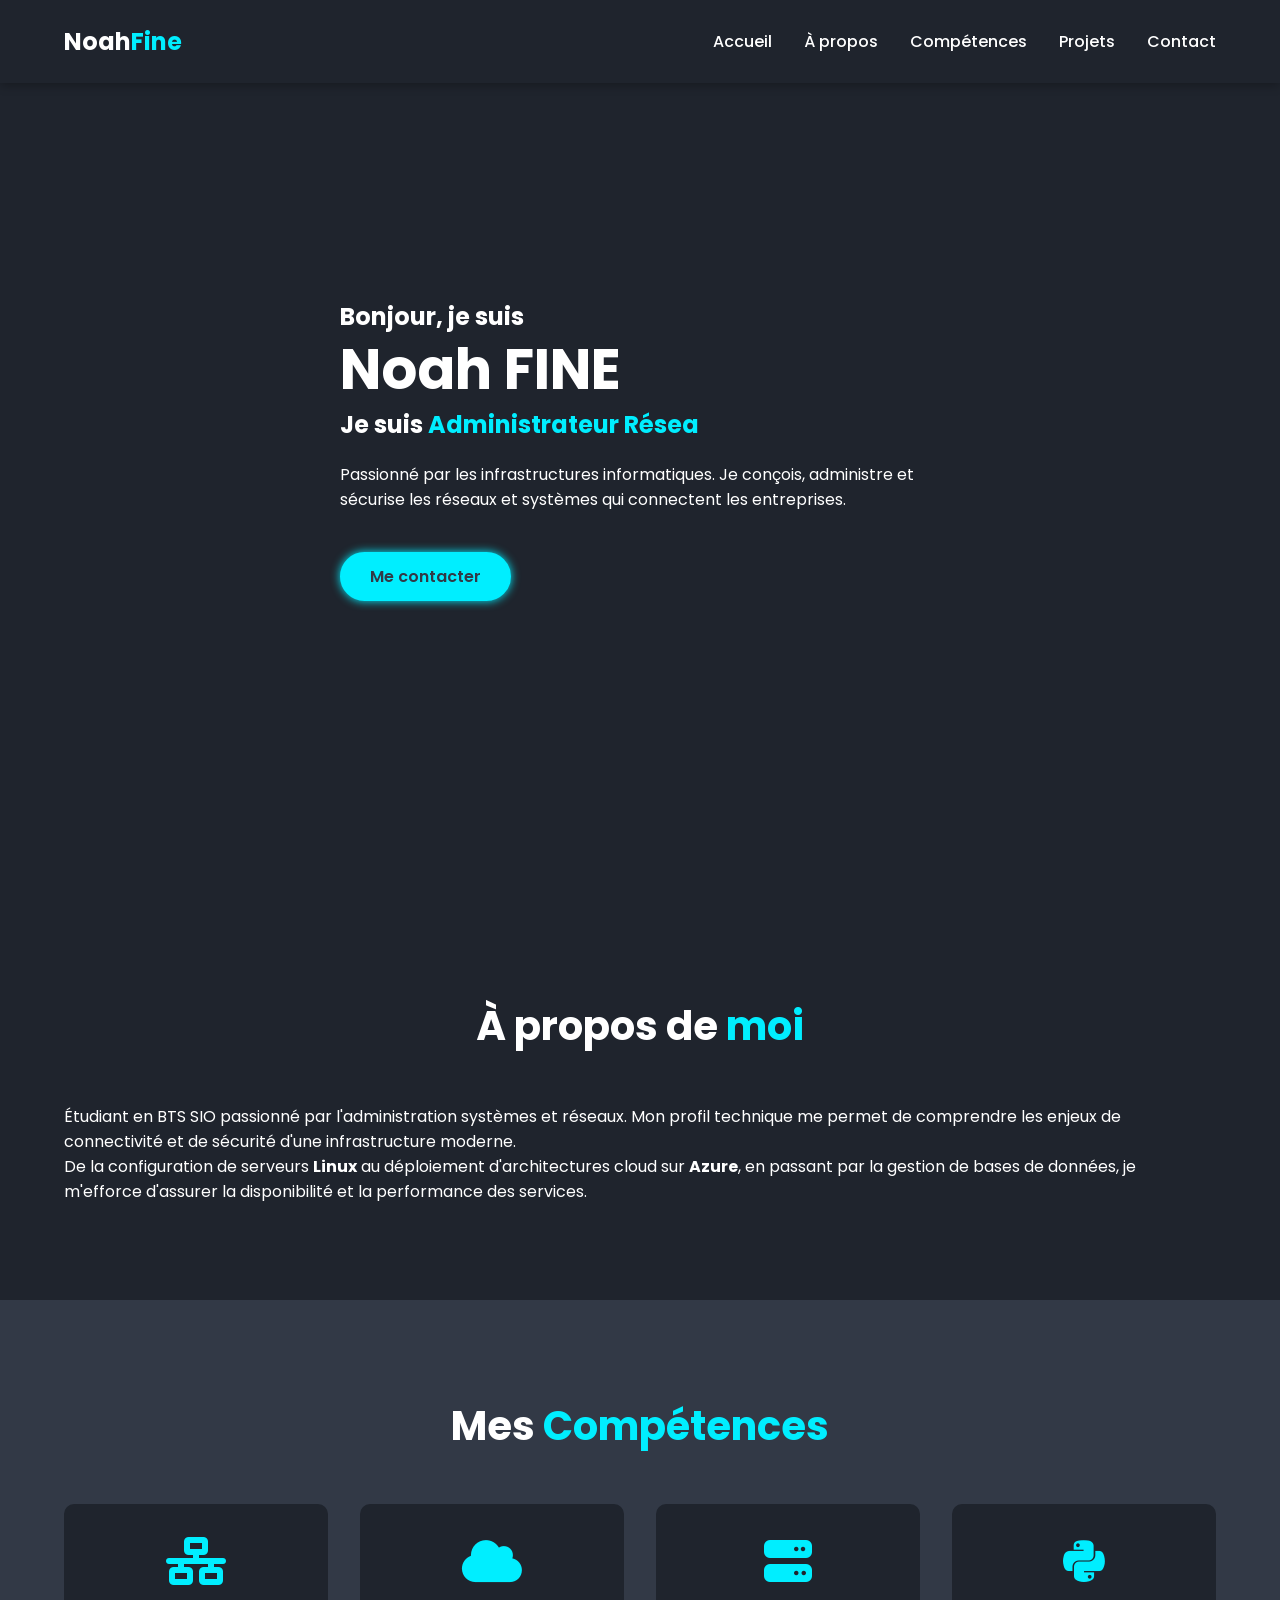
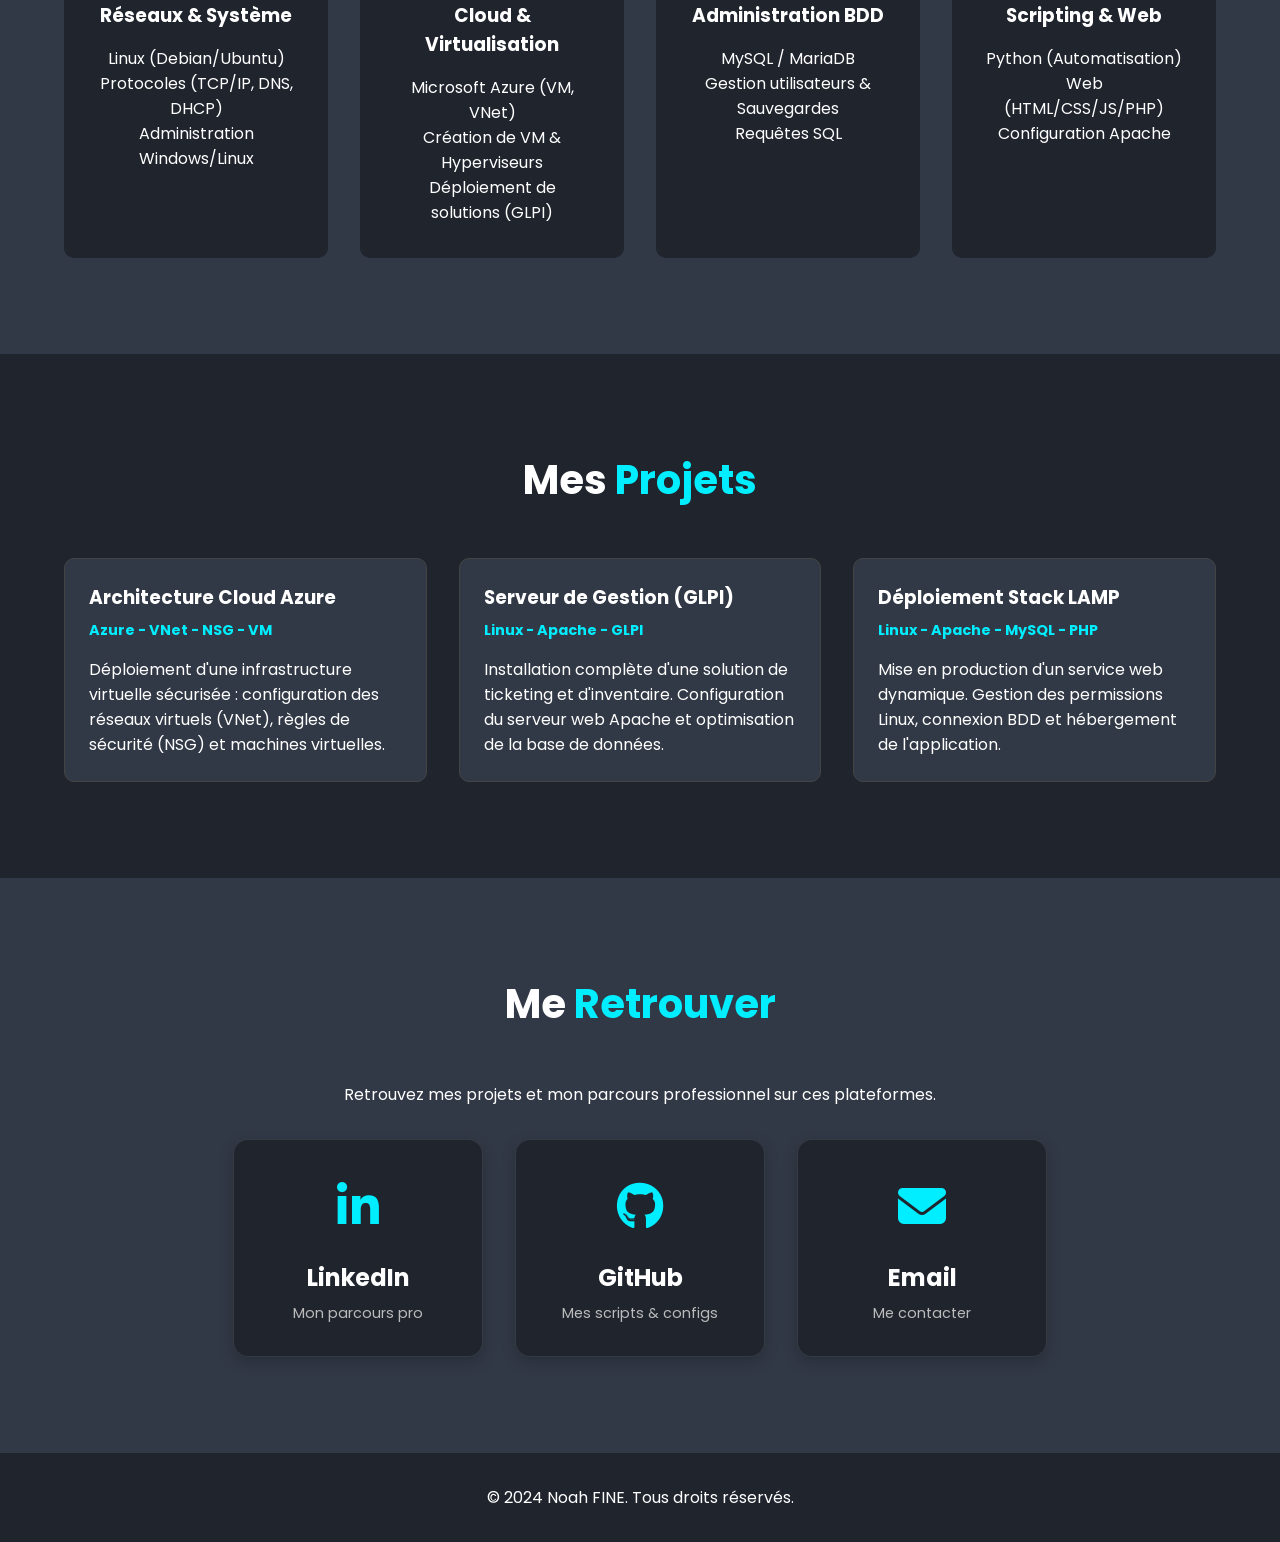
==== index.html @ 92ca48d0 "portfolio" ====
<!DOCTYPE html>
<html lang="fr">
<head>
    <meta charset="UTF-8">
    <meta name="viewport" content="width=device-width, initial-scale=1.0">
    <title>Noah FINE - Admin Réseau & Système</title>
    <link rel="stylesheet" href="style.css">
    <link rel="stylesheet" href="https://cdnjs.cloudflare.com/ajax/libs/font-awesome/6.4.0/css/all.min.css">
    <link href="https://fonts.googleapis.com/css2?family=Poppins:wght@300;400;600;700&display=swap" rel="stylesheet">
</head>
<body>

    <nav class="navbar">
        <div class="logo">Noah<span>Fine</span></div>
        <ul class="nav-links">
            <li><a href="#home">Accueil</a></li>
            <li><a href="#about">À propos</a></li>
            <li><a href="#skills">Compétences</a></li>
            <li><a href="#projects">Projets</a></li>
            <li><a href="#contact">Contact</a></li>
        </ul>
        <div class="burger">
            <div class="line1"></div>
            <div class="line2"></div>
            <div class="line3"></div>
        </div>
    </nav>

    <section id="home" class="hero">
        <div class="hero-content">
            <h3>Bonjour, je suis</h3>
            <h1>Noah FINE</h1>
            <h3 class="typing-text">Je suis <span class="typewriter"></span></h3>
            <p>Passionné par les infrastructures informatiques. Je conçois, administre et sécurise les réseaux et systèmes qui connectent les entreprises.</p>
            <a href="#contact" class="btn">Me contacter</a> 
        </div>
    </section>

    <section id="about" class="section">
        <div class="container">
            <h2 class="section-title">À propos de <span>moi</span></h2>
            <div class="about-content">
                <div class="about-text">
                    <p>Étudiant en BTS SIO passionné par l'administration systèmes et réseaux. Mon profil technique me permet de comprendre les enjeux de connectivité et de sécurité d'une infrastructure moderne.</p>
                    <p>De la configuration de serveurs <strong>Linux</strong> au déploiement d'architectures cloud sur <strong>Azure</strong>, en passant par la gestion de bases de données, je m'efforce d'assurer la disponibilité et la performance des services.</p>
                </div>
            </div>
        </div>
    </section>

    <section id="skills" class="section bg-dark">
        <div class="container">
            <h2 class="section-title">Mes <span>Compétences</span></h2>
            <div class="skills-grid">
                
                <div class="skill-card">
                    <i class="fa-solid fa-network-wired"></i>
                    <h3>Réseaux & Système</h3>
                    <p>Linux (Debian/Ubuntu)</p>
                    <p>Protocoles (TCP/IP, DNS, DHCP)</p>
                    <p>Administration Windows/Linux</p>
                </div>

                <div class="skill-card">
                    <i class="fa-solid fa-cloud"></i>
                    <h3>Cloud & Virtualisation</h3>
                    <p>Microsoft Azure (VM, VNet)</p>
                    <p>Création de VM & Hyperviseurs</p>
                    <p>Déploiement de solutions (GLPI)</p>
                </div>

                <div class="skill-card">
                    <i class="fa-solid fa-server"></i>
                    <h3>Administration BDD</h3>
                    <p>MySQL / MariaDB</p>
                    <p>Gestion utilisateurs & Sauvegardes</p>
                    <p>Requêtes SQL</p>
                </div>

                <div class="skill-card">
                    <i class="fa-brands fa-python"></i>
                    <h3>Scripting & Web</h3>
                    <p>Python (Automatisation)</p>
                    <p>Web (HTML/CSS/JS/PHP)</p>
                    <p>Configuration Apache</p>
                </div>

            </div>
        </div>
    </section>

    <section id="projects" class="section">
        <div class="container">
            <h2 class="section-title">Mes <span>Projets</span></h2>
            <div class="projects-grid">
                
                <div class="project-card">
                    <div class="project-info">
                        <h3>Architecture Cloud Azure</h3>
                        <p class="tech-stack">Azure - VNet - NSG - VM</p>
                        <p>Déploiement d'une infrastructure virtuelle sécurisée : configuration des réseaux virtuels (VNet), règles de sécurité (NSG) et machines virtuelles.</p>
                    </div>
                </div>

                <div class="project-card">
                    <div class="project-info">
                        <h3>Serveur de Gestion (GLPI)</h3>
                        <p class="tech-stack">Linux - Apache - GLPI</p>
                        <p>Installation complète d'une solution de ticketing et d'inventaire. Configuration du serveur web Apache et optimisation de la base de données.</p>
                    </div>
                </div>

                <div class="project-card">
                    <div class="project-info">
                        <h3>Déploiement Stack LAMP</h3>
                        <p class="tech-stack">Linux - Apache - MySQL - PHP</p>
                        <p>Mise en production d'un service web dynamique. Gestion des permissions Linux, connexion BDD et hébergement de l'application.</p>
                    </div>
                </div>

            </div>
        </div>
    </section>

    <section id="contact" class="section bg-dark">
        <div class="container">
            <h2 class="section-title">Me <span>Retrouver</span></h2>
            <p style="text-align: center; margin-bottom: 2rem;">Retrouvez mes projets et mon parcours professionnel sur ces plateformes.</p>
            
            <div class="social-container">
                
                <a href="https://linkedin.com/in/noah-fine-12663a2b7" target="_blank" class="social-card">
                    <div class="icon-box">
                        <i class="fa-brands fa-linkedin-in"></i>
                    </div>
                    <h3>LinkedIn</h3>
                    <p>Mon parcours pro</p>
                </a>

                <a href="https://github.com/wolfnono" target="_blank" class="social-card">
                    <div class="icon-box">
                        <i class="fa-brands fa-github"></i>
                    </div>
                    <h3>GitHub</h3>
                    <p>Mes scripts & configs</p>
                </a>

                <a href="mailto:finenoah833@gmail.com" class="social-card">
                    <div class="icon-box">
                        <i class="fa-solid fa-envelope"></i>
                    </div>
                    <h3>Email</h3>
                    <p>Me contacter</p>
                </a>

            </div>
        </div>
    </section>

    <footer>
        <p>&copy; 2024 Noah FINE. Tous droits réservés.</p>
    </footer>

    <script src="script.js"></script>
</body>
</html>
---- style.css ----
/* Reset et Variables */
:root {
    --bg-color: #1f242d;
    --second-bg-color: #323946;
    --text-color: #fff;
    --main-color: #0ef; /* Cyan néon */
    --hover-color: #0ac;
}

* {
    margin: 0;
    padding: 0;
    box-sizing: border-box;
    font-family: 'Poppins', sans-serif;
    text-decoration: none;
    list-style: none;
    scroll-behavior: smooth;
}

body {
    background: var(--bg-color);
    color: var(--text-color);
}

/* Navbar */
.navbar {
    position: fixed;
    top: 0;
    left: 0;
    width: 100%;
    padding: 1.5rem 5%;
    background: var(--bg-color);
    display: flex;
    justify-content: space-between;
    align-items: center;
    z-index: 100;
    box-shadow: 0 2px 10px rgba(0,0,0,0.3);
}

.logo {
    font-size: 1.5rem;
    font-weight: 700;
    cursor: default;
}

.logo span {
    color: var(--main-color);
}

.nav-links {
    display: flex;
}

.nav-links li {
    margin-left: 2rem;
}

.nav-links a {
    font-size: 1rem;
    color: var(--text-color);
    font-weight: 500;
    transition: .3s;
}

.nav-links a:hover {
    color: var(--main-color);
}

.burger {
    display: none;
    cursor: pointer;
}

.burger div {
    width: 25px;
    height: 3px;
    background-color: var(--text-color);
    margin: 5px;
    transition: all 0.3s ease;
}

/* Hero Section */
.hero {
    min-height: 100vh;
    display: flex;
    justify-content: center;
    align-items: center;
    padding: 0 5%;
    background: var(--bg-color);
}

.hero-content h3 {
    font-size: 1.5rem;
    font-weight: 700;
}

.hero-content h1 {
    font-size: 3.5rem;
    font-weight: 700;
    line-height: 1.3;
}

.hero-content p {
    font-size: 1rem;
    margin: 20px 0 40px;
    max-width: 600px;
}

.hero-content .typing-text span {
    color: var(--main-color);
}

.btn {
    display: inline-block;
    padding: 10px 28px;
    background: var(--main-color);
    border-radius: 4rem;
    box-shadow: 0 0 10px var(--main-color);
    color: var(--second-bg-color);
    font-weight: 600;
    transition: .5s;
    border: 2px solid var(--main-color);
    margin-right: 15px;
}

.btn:hover {
    background: transparent;
    color: var(--main-color);
    box-shadow: none;
}

.btn-secondary {
    background: transparent;
    color: var(--main-color);
    border: 2px solid var(--main-color);
    box-shadow: none;
}

.btn-secondary:hover {
    background: var(--main-color);
    color: var(--second-bg-color);
}

/* Sections Global */
.section {
    padding: 6rem 5%;
}

.bg-dark {
    background: var(--second-bg-color);
}

.section-title {
    text-align: center;
    font-size: 2.5rem;
    margin-bottom: 3rem;
}

.section-title span {
    color: var(--main-color);
}

/* Skills Grid */
.skills-grid {
    display: grid;
    grid-template-columns: repeat(auto-fit, minmax(250px, 1fr));
    gap: 2rem;
}

.skill-card {
    background: var(--bg-color);
    padding: 2rem;
    border-radius: 10px;
    text-align: center;
    border: 1px solid transparent;
    transition: .4s;
}

.skill-card:hover {
    border-color: var(--main-color);
    transform: translateY(-5px);
}

.skill-card i {
    font-size: 3rem;
    color: var(--main-color);
    margin-bottom: 1rem;
}

.skill-card h3 {
    margin-bottom: 1rem;
}

/* Projects Grid */
.projects-grid {
    display: grid;
    grid-template-columns: repeat(auto-fit, minmax(300px, 1fr));
    gap: 2rem;
}

.project-card {
    background: var(--second-bg-color);
    border-radius: 10px;
    overflow: hidden;
    border: 1px solid #444;
    transition: .4s;
    height: 100%;
}

.project-card:hover {
    border-color: var(--main-color);
}

/* Tu peux ajouter une balise <img> ici plus tard */
.project-card img {
    width: 100%;
    height: 200px;
    object-fit: cover;
}

.project-info {
    padding: 1.5rem;
}

.project-info h3 {
    margin-bottom: 0.5rem;
}

.tech-stack {
    color: var(--main-color);
    font-size: 0.9rem;
    margin-bottom: 1rem;
    font-weight: bold;
}

/* Formulaire */
.contact-form {
    max-width: 600px;
    margin: 0 auto;
    text-align: center;
}

.contact-form input, 
.contact-form textarea {
    width: 100%;
    padding: 1.2rem;
    font-size: 1rem;
    color: var(--text-color);
    background: var(--bg-color);
    border-radius: .6rem;
    border: none;
    margin-bottom: 1rem;
    resize: none;
}

.contact-form input:focus, 
.contact-form textarea:focus {
    outline: 2px solid var(--main-color);
}

/* Footer */
footer {
    padding: 2rem 5%;
    text-align: center;
    background: var(--bg-color);
}

/* Responsive */
@media (max-width: 768px) {
    .nav-links {
        position: absolute;
        right: 0px;
        height: 100vh;
        top: 0;
        background-color: var(--second-bg-color);
        display: flex;
        flex-direction: column;
        align-items: center;
        justify-content: space-around;
        width: 50%;
        transform: translateX(100%);
        transition: transform 0.5s ease-in;
    }

    .nav-links li {
        margin: 0;
    }

    .burger {
        display: block;
        z-index: 101;
    }
    
    .nav-active {
        transform: translateX(0%);
    }

    .hero-content h1 {
        font-size: 2.5rem;
    }
}

/* --- Styles pour la section Contact/Social --- */

.social-container {
    display: flex;
    justify-content: center;
    align-items: center;
    gap: 2rem;
    flex-wrap: wrap; /* Permet de passer à la ligne sur mobile */
}

.social-card {
    background: var(--bg-color);
    padding: 2rem;
    width: 250px;
    border-radius: 15px;
    text-align: center;
    border: 1px solid rgba(255, 255, 255, 0.1);
    transition: 0.4s ease;
    box-shadow: 0 5px 15px rgba(0,0,0,0.2);
}

.social-card:hover {
    transform: translateY(-10px);
    border-color: var(--main-color);
    box-shadow: 0 0 20px rgba(0, 238, 255, 0.2);
}

.icon-box {
    font-size: 3rem;
    color: var(--main-color);
    margin-bottom: 1rem;
    transition: 0.4s;
}

.social-card:hover .icon-box {
    transform: scale(1.1);
    text-shadow: 0 0 10px var(--main-color);
}

.social-card h3 {
    font-size: 1.5rem;
    color: var(--text-color);
    margin-bottom: 0.5rem;
}

.social-card p {
    font-size: 0.9rem;
    color: #bbb; /* Gris clair pour le sous-titre */
}

/* Ajustement Mobile */
@media (max-width: 768px) {
    .social-container {
        flex-direction: column;
    }
    
    .social-card {
        width: 100%; /* Prend toute la largeur sur mobile */
        max-width: 350px;
    }
}
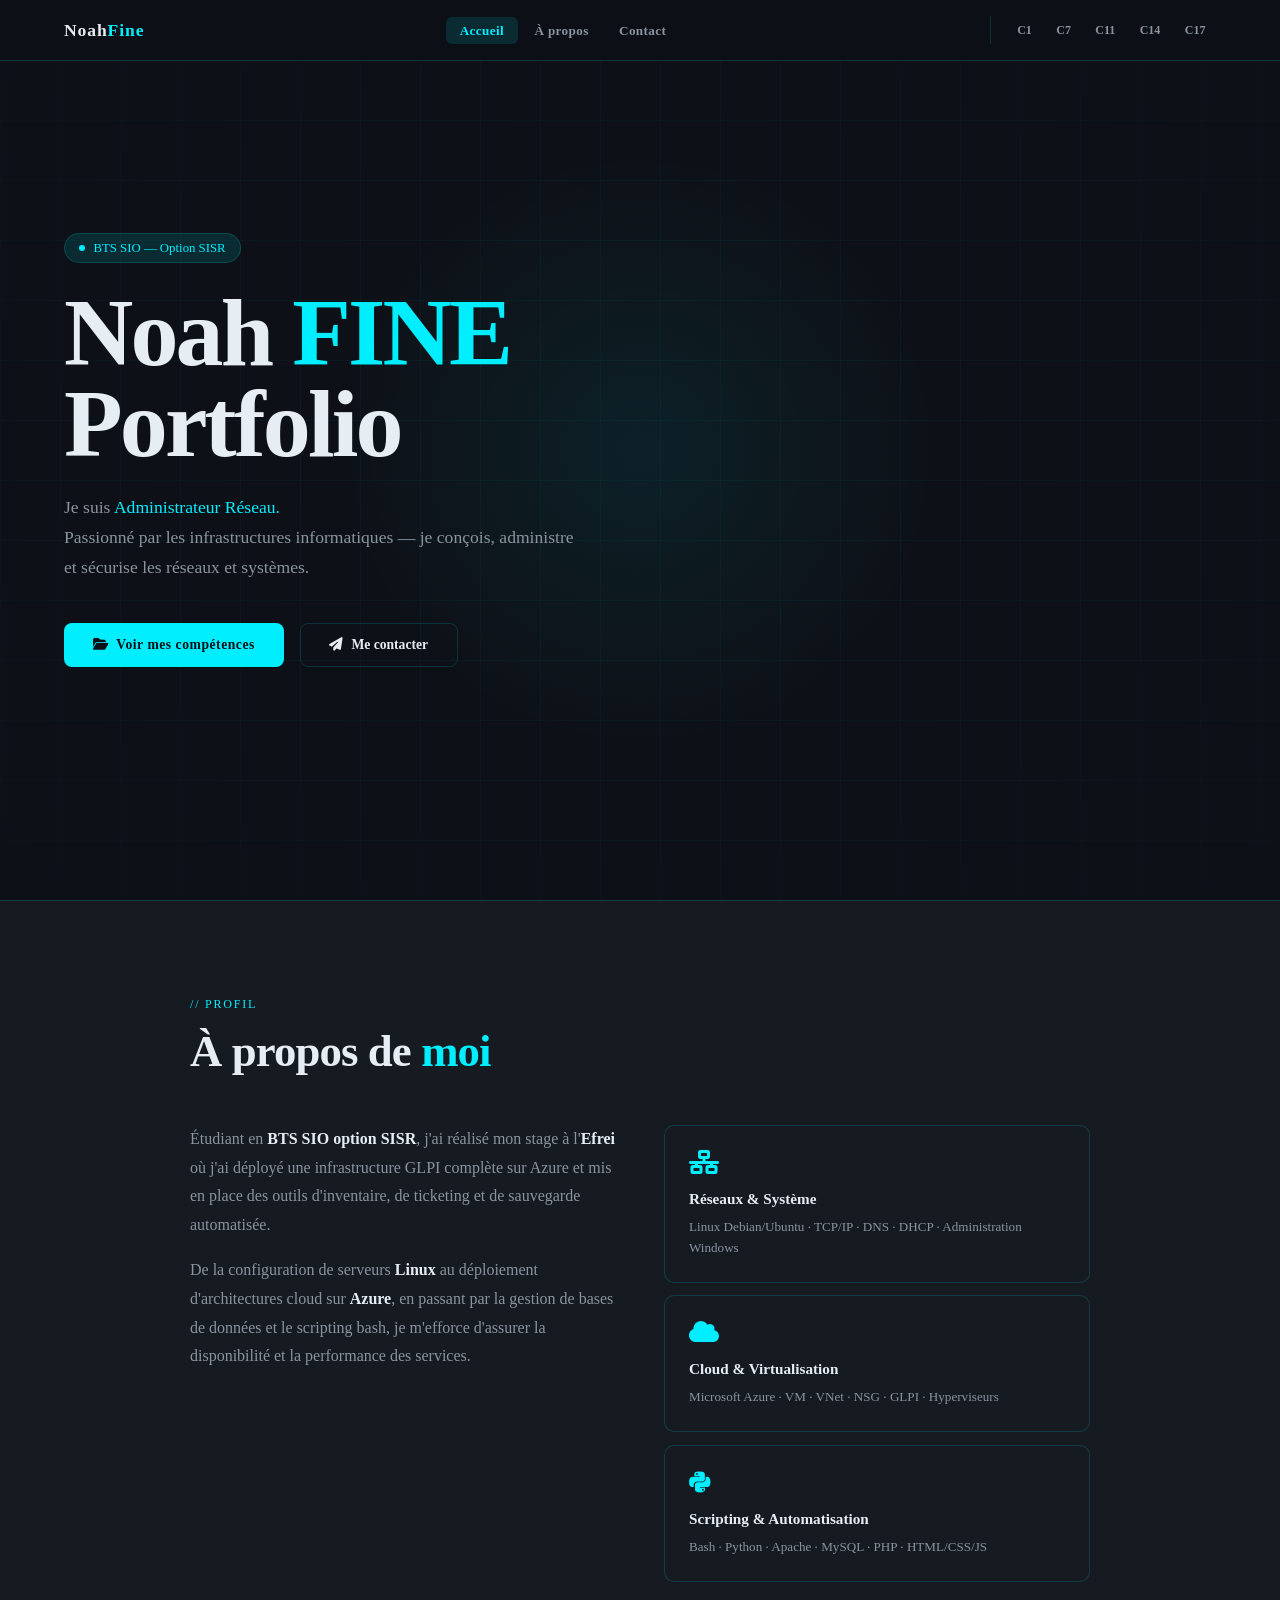
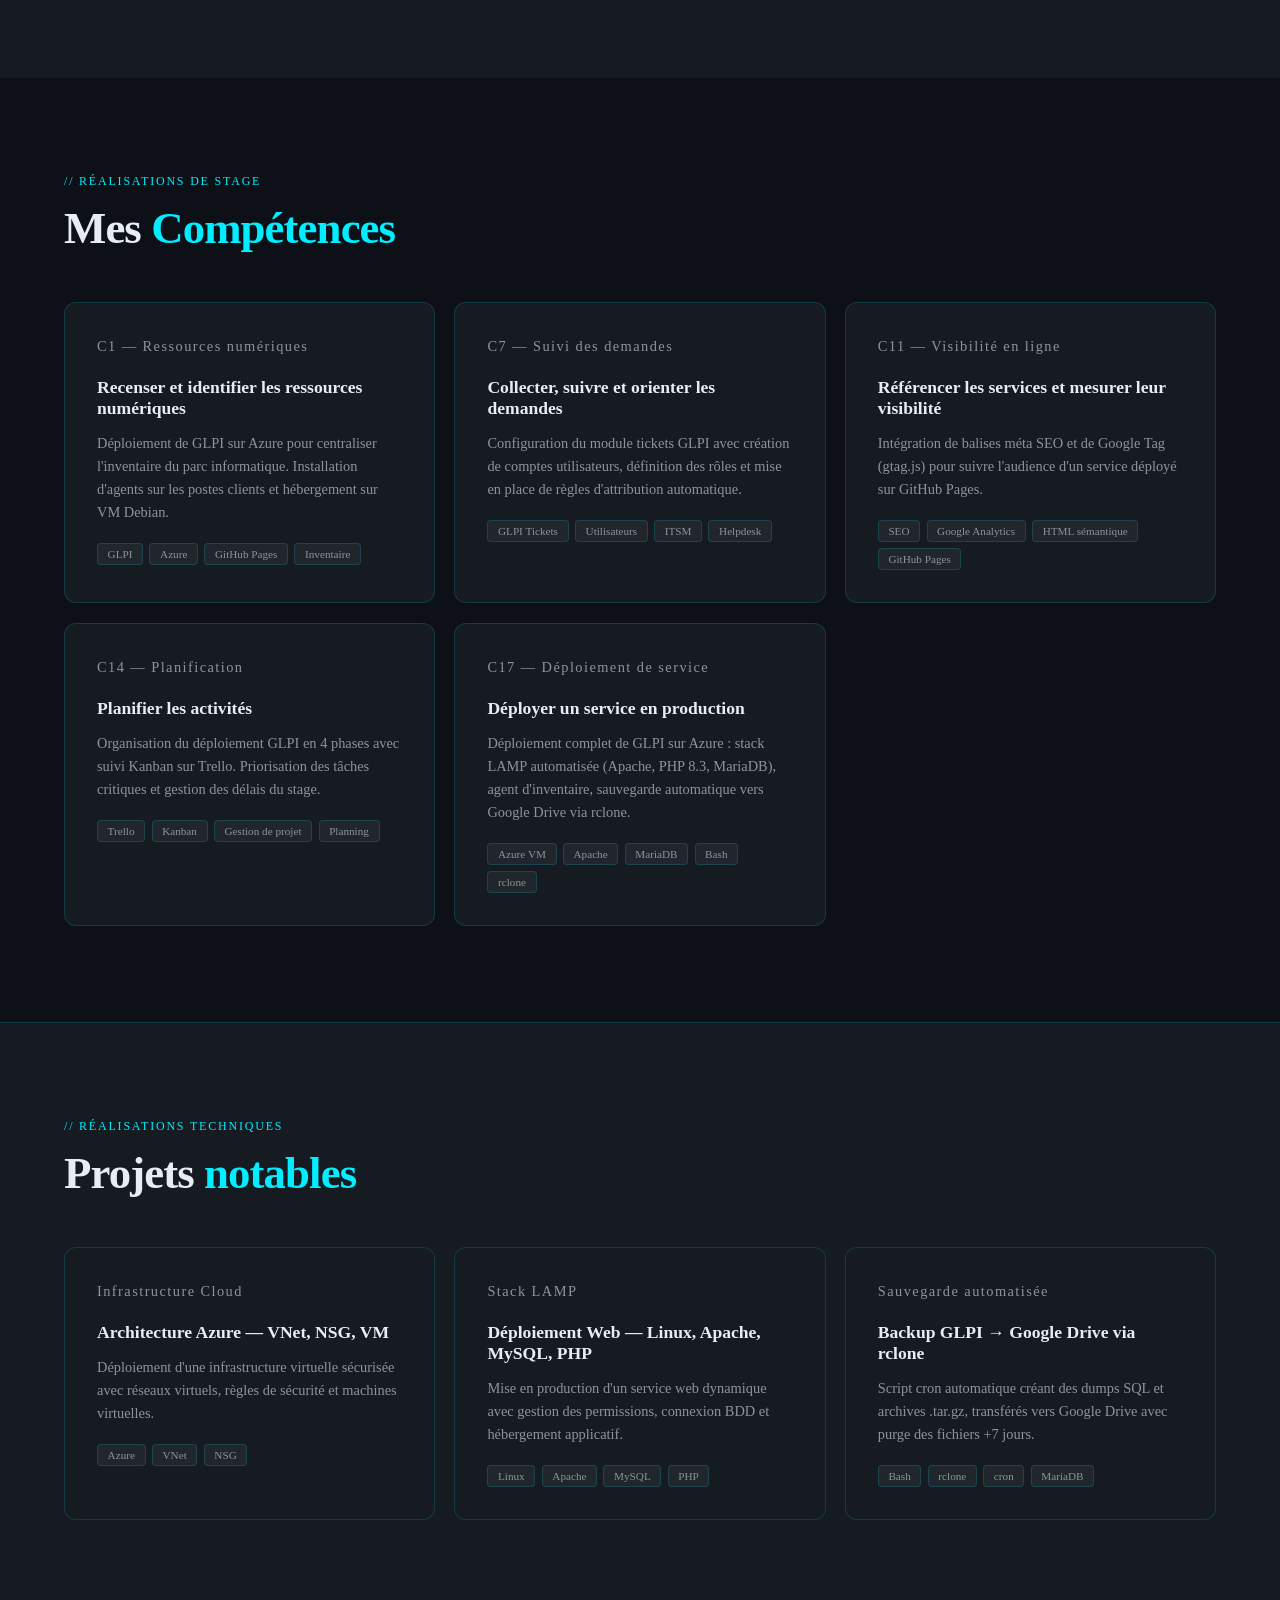
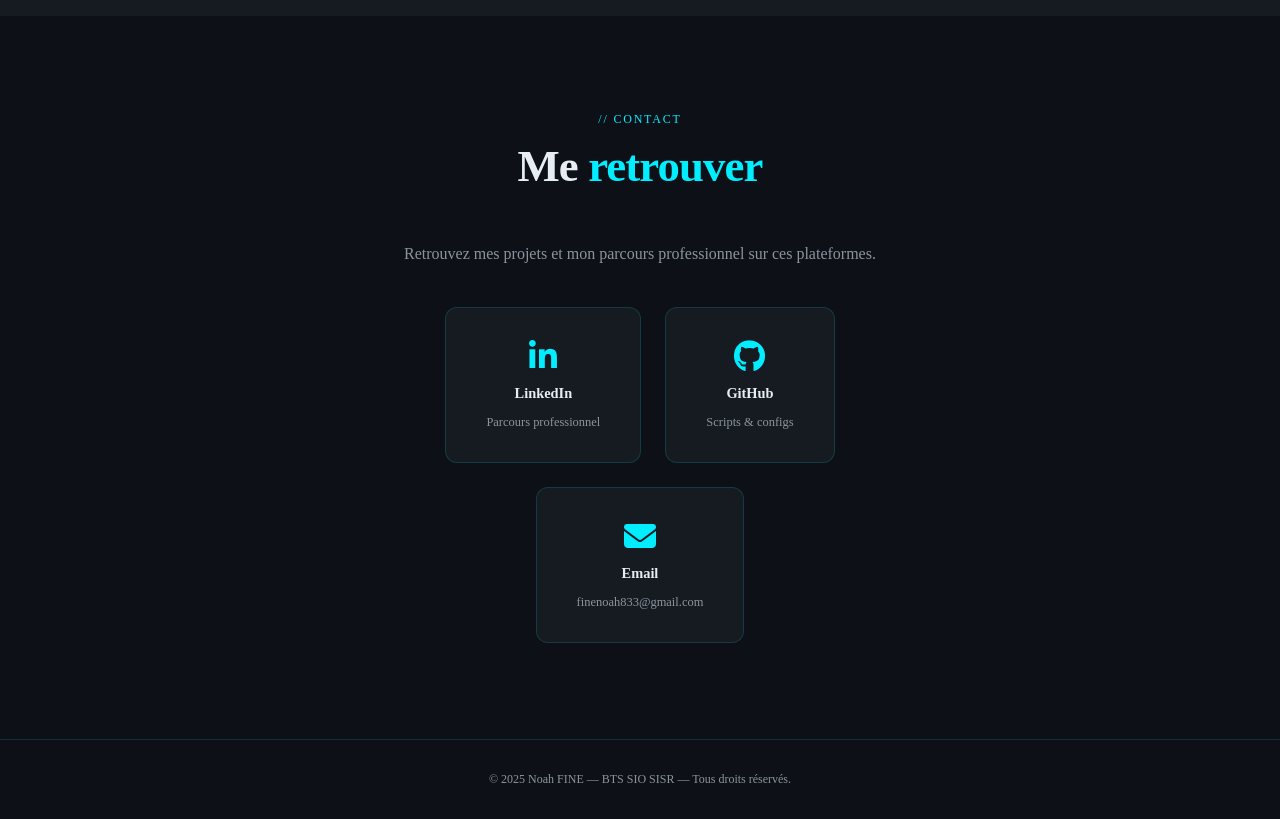
==== commit 40d2ad41: "ajout compétences" ====
--- a/index.html
+++ b/index.html
@@ -3,164 +3,247 @@
 <head>
     <meta charset="UTF-8">
     <meta name="viewport" content="width=device-width, initial-scale=1.0">
-    <title>Noah FINE - Admin Réseau & Système</title>
+    <meta name="description" content="Portfolio de Noah FINE – Administrateur Réseau & Système, BTS SIO SISR">
+    <meta name="keywords" content="BTS SIO, réseau, système, Azure, GLPI, Linux, portfolio">
+    <title>Noah FINE — Portfolio</title>
     <link rel="stylesheet" href="style.css">
     <link rel="stylesheet" href="https://cdnjs.cloudflare.com/ajax/libs/font-awesome/6.4.0/css/all.min.css">
-    <link href="https://fonts.googleapis.com/css2?family=Poppins:wght@300;400;600;700&display=swap" rel="stylesheet">
+    <!-- Google tag (gtag.js) -->
+    <script async src="https://www.googletagmanager.com/gtag/js?id=G-XXXXXXXXXX"></script>
+    <script>
+      window.dataLayer = window.dataLayer || [];
+      function gtag(){dataLayer.push(arguments);}
+      gtag('js', new Date());
+      gtag('config', 'G-XXXXXXXXXX');
+    </script>
 </head>
 <body>
 
-    <nav class="navbar">
-        <div class="logo">Noah<span>Fine</span></div>
-        <ul class="nav-links">
-            <li><a href="#home">Accueil</a></li>
-            <li><a href="#about">À propos</a></li>
-            <li><a href="#skills">Compétences</a></li>
-            <li><a href="#projects">Projets</a></li>
-            <li><a href="#contact">Contact</a></li>
-        </ul>
-        <div class="burger">
-            <div class="line1"></div>
-            <div class="line2"></div>
-            <div class="line3"></div>
-        </div>
-    </nav>
-
-    <section id="home" class="hero">
-        <div class="hero-content">
-            <h3>Bonjour, je suis</h3>
-            <h1>Noah FINE</h1>
-            <h3 class="typing-text">Je suis <span class="typewriter"></span></h3>
-            <p>Passionné par les infrastructures informatiques. Je conçois, administre et sécurise les réseaux et systèmes qui connectent les entreprises.</p>
-            <a href="#contact" class="btn">Me contacter</a> 
-        </div>
-    </section>
-
-    <section id="about" class="section">
-        <div class="container">
+<nav class="navbar">
+    <div class="logo">Noah<span>Fine</span></div>
+    <ul class="nav-links">
+        <li><a href="index.html">Accueil</a></li>
+        <li><a href="index.html#about">À propos</a></li>
+        <li><a href="index.html#contact">Contact</a></li>
+    </ul>
+    <div class="nav-competences">
+        <a href="c1.html">C1</a>
+        <a href="c7.html">C7</a>
+        <a href="c11.html">C11</a>
+        <a href="c14.html">C14</a>
+        <a href="c17.html">C17</a>
+    </div>
+    <div class="burger">
+        <span></span><span></span><span></span>
+    </div>
+</nav>
+
+<!-- HERO -->
+<section class="hero">
+    <div class="hero-grid-bg"></div>
+    <div class="hero-glow"></div>
+    <div class="hero-content">
+        <div class="hero-tag">BTS SIO — Option SISR</div>
+        <h1>Noah <span class="highlight">FINE</span><br>Portfolio</h1>
+        <p class="hero-sub">Je suis <span class="typewriter" style="color:var(--cyan)"></span><br>
+        Passionné par les infrastructures informatiques — je conçois, administre et sécurise les réseaux et systèmes.</p>
+        <div class="hero-actions">
+            <a href="#competences" class="btn-primary">
+                <i class="fa-solid fa-folder-open"></i> Voir mes compétences
+            </a>
+            <a href="#contact" class="btn-secondary">
+                <i class="fa-solid fa-paper-plane"></i> Me contacter
+            </a>
+        </div>
+    </div>
+</section>
+
+<!-- ABOUT -->
+<section id="about" class="section" style="background: var(--bg2); border-top: 1px solid var(--border);">
+    <div style="max-width: 900px; margin: 0 auto;">
+        <div class="section-header">
+            <p class="section-label">// profil</p>
             <h2 class="section-title">À propos de <span>moi</span></h2>
-            <div class="about-content">
-                <div class="about-text">
-                    <p>Étudiant en BTS SIO passionné par l'administration systèmes et réseaux. Mon profil technique me permet de comprendre les enjeux de connectivité et de sécurité d'une infrastructure moderne.</p>
-                    <p>De la configuration de serveurs <strong>Linux</strong> au déploiement d'architectures cloud sur <strong>Azure</strong>, en passant par la gestion de bases de données, je m'efforce d'assurer la disponibilité et la performance des services.</p>
-                </div>
-            </div>
-        </div>
-    </section>
-
-    <section id="skills" class="section bg-dark">
-        <div class="container">
+        </div>
+        <div style="display: grid; grid-template-columns: 1fr 1fr; gap: 3rem; align-items: start;">
+            <div>
+                <p style="color: var(--muted); line-height: 1.8; margin-bottom: 1rem;">
+                    Étudiant en <strong style="color: var(--text);">BTS SIO option SISR</strong>, j'ai réalisé mon stage à l'<strong style="color: var(--text);">Efrei</strong> où j'ai déployé une infrastructure GLPI complète sur Azure et mis en place des outils d'inventaire, de ticketing et de sauvegarde automatisée.
+                </p>
+                <p style="color: var(--muted); line-height: 1.8;">
+                    De la configuration de serveurs <strong style="color: var(--text);">Linux</strong> au déploiement d'architectures cloud sur <strong style="color: var(--text);">Azure</strong>, en passant par la gestion de bases de données et le scripting bash, je m'efforce d'assurer la disponibilité et la performance des services.
+                </p>
+            </div>
+            <div style="display: flex; flex-direction: column; gap: 0.8rem;">
+                <div class="skill-item">
+                    <div class="skill-item-icon"><i class="fa-solid fa-network-wired"></i></div>
+                    <h4>Réseaux & Système</h4>
+                    <p>Linux Debian/Ubuntu · TCP/IP · DNS · DHCP · Administration Windows</p>
+                </div>
+                <div class="skill-item">
+                    <div class="skill-item-icon"><i class="fa-solid fa-cloud"></i></div>
+                    <h4>Cloud & Virtualisation</h4>
+                    <p>Microsoft Azure · VM · VNet · NSG · GLPI · Hyperviseurs</p>
+                </div>
+                <div class="skill-item">
+                    <div class="skill-item-icon"><i class="fa-brands fa-python"></i></div>
+                    <h4>Scripting & Automatisation</h4>
+                    <p>Bash · Python · Apache · MySQL · PHP · HTML/CSS/JS</p>
+                </div>
+            </div>
+        </div>
+    </div>
+</section>
+
+<!-- COMPETENCES -->
+<section id="competences" class="section">
+    <div style="max-width: 1200px; margin: 0 auto;">
+        <div class="section-header">
+            <p class="section-label">// réalisations de stage</p>
             <h2 class="section-title">Mes <span>Compétences</span></h2>
-            <div class="skills-grid">
-                
-                <div class="skill-card">
-                    <i class="fa-solid fa-network-wired"></i>
-                    <h3>Réseaux & Système</h3>
-                    <p>Linux (Debian/Ubuntu)</p>
-                    <p>Protocoles (TCP/IP, DNS, DHCP)</p>
-                    <p>Administration Windows/Linux</p>
-                </div>
-
-                <div class="skill-card">
-                    <i class="fa-solid fa-cloud"></i>
-                    <h3>Cloud & Virtualisation</h3>
-                    <p>Microsoft Azure (VM, VNet)</p>
-                    <p>Création de VM & Hyperviseurs</p>
-                    <p>Déploiement de solutions (GLPI)</p>
-                </div>
-
-                <div class="skill-card">
-                    <i class="fa-solid fa-server"></i>
-                    <h3>Administration BDD</h3>
-                    <p>MySQL / MariaDB</p>
-                    <p>Gestion utilisateurs & Sauvegardes</p>
-                    <p>Requêtes SQL</p>
-                </div>
-
-                <div class="skill-card">
-                    <i class="fa-brands fa-python"></i>
-                    <h3>Scripting & Web</h3>
-                    <p>Python (Automatisation)</p>
-                    <p>Web (HTML/CSS/JS/PHP)</p>
-                    <p>Configuration Apache</p>
-                </div>
-
-            </div>
-        </div>
-    </section>
-
-    <section id="projects" class="section">
-        <div class="container">
-            <h2 class="section-title">Mes <span>Projets</span></h2>
-            <div class="projects-grid">
-                
-                <div class="project-card">
-                    <div class="project-info">
-                        <h3>Architecture Cloud Azure</h3>
-                        <p class="tech-stack">Azure - VNet - NSG - VM</p>
-                        <p>Déploiement d'une infrastructure virtuelle sécurisée : configuration des réseaux virtuels (VNet), règles de sécurité (NSG) et machines virtuelles.</p>
-                    </div>
-                </div>
-
-                <div class="project-card">
-                    <div class="project-info">
-                        <h3>Serveur de Gestion (GLPI)</h3>
-                        <p class="tech-stack">Linux - Apache - GLPI</p>
-                        <p>Installation complète d'une solution de ticketing et d'inventaire. Configuration du serveur web Apache et optimisation de la base de données.</p>
-                    </div>
-                </div>
-
-                <div class="project-card">
-                    <div class="project-info">
-                        <h3>Déploiement Stack LAMP</h3>
-                        <p class="tech-stack">Linux - Apache - MySQL - PHP</p>
-                        <p>Mise en production d'un service web dynamique. Gestion des permissions Linux, connexion BDD et hébergement de l'application.</p>
-                    </div>
-                </div>
-
-            </div>
-        </div>
-    </section>
-
-    <section id="contact" class="section bg-dark">
-        <div class="container">
-            <h2 class="section-title">Me <span>Retrouver</span></h2>
-            <p style="text-align: center; margin-bottom: 2rem;">Retrouvez mes projets et mon parcours professionnel sur ces plateformes.</p>
-            
-            <div class="social-container">
-                
-                <a href="https://linkedin.com/in/noah-fine-12663a2b7" target="_blank" class="social-card">
-                    <div class="icon-box">
-                        <i class="fa-brands fa-linkedin-in"></i>
-                    </div>
-                    <h3>LinkedIn</h3>
-                    <p>Mon parcours pro</p>
-                </a>
-
-                <a href="https://github.com/wolfnono" target="_blank" class="social-card">
-                    <div class="icon-box">
-                        <i class="fa-brands fa-github"></i>
-                    </div>
-                    <h3>GitHub</h3>
-                    <p>Mes scripts & configs</p>
-                </a>
-
-                <a href="mailto:finenoah833@gmail.com" class="social-card">
-                    <div class="icon-box">
-                        <i class="fa-solid fa-envelope"></i>
-                    </div>
-                    <h3>Email</h3>
-                    <p>Me contacter</p>
-                </a>
-
-            </div>
-        </div>
-    </section>
-
-    <footer>
-        <p>&copy; 2024 Noah FINE. Tous droits réservés.</p>
-    </footer>
-
-    <script src="script.js"></script>
+        </div>
+        <div class="competences-grid">
+
+            <a href="c1.html" class="comp-card">
+                <p class="comp-card-code">C1 — Ressources numériques</p>
+                <h3>Recenser et identifier les ressources numériques</h3>
+                <p>Déploiement de GLPI sur Azure pour centraliser l'inventaire du parc informatique. Installation d'agents sur les postes clients et hébergement sur VM Debian.</p>
+                <div class="comp-tags">
+                    <span class="tag">GLPI</span>
+                    <span class="tag">Azure</span>
+                    <span class="tag">GitHub Pages</span>
+                    <span class="tag">Inventaire</span>
+                </div>
+                <span class="comp-card-arrow">↗</span>
+            </a>
+
+            <a href="c7.html" class="comp-card">
+                <p class="comp-card-code">C7 — Suivi des demandes</p>
+                <h3>Collecter, suivre et orienter les demandes</h3>
+                <p>Configuration du module tickets GLPI avec création de comptes utilisateurs, définition des rôles et mise en place de règles d'attribution automatique.</p>
+                <div class="comp-tags">
+                    <span class="tag">GLPI Tickets</span>
+                    <span class="tag">Utilisateurs</span>
+                    <span class="tag">ITSM</span>
+                    <span class="tag">Helpdesk</span>
+                </div>
+                <span class="comp-card-arrow">↗</span>
+            </a>
+
+            <a href="c11.html" class="comp-card">
+                <p class="comp-card-code">C11 — Visibilité en ligne</p>
+                <h3>Référencer les services et mesurer leur visibilité</h3>
+                <p>Intégration de balises méta SEO et de Google Tag (gtag.js) pour suivre l'audience d'un service déployé sur GitHub Pages.</p>
+                <div class="comp-tags">
+                    <span class="tag">SEO</span>
+                    <span class="tag">Google Analytics</span>
+                    <span class="tag">HTML sémantique</span>
+                    <span class="tag">GitHub Pages</span>
+                </div>
+                <span class="comp-card-arrow">↗</span>
+            </a>
+
+            <a href="c14.html" class="comp-card">
+                <p class="comp-card-code">C14 — Planification</p>
+                <h3>Planifier les activités</h3>
+                <p>Organisation du déploiement GLPI en 4 phases avec suivi Kanban sur Trello. Priorisation des tâches critiques et gestion des délais du stage.</p>
+                <div class="comp-tags">
+                    <span class="tag">Trello</span>
+                    <span class="tag">Kanban</span>
+                    <span class="tag">Gestion de projet</span>
+                    <span class="tag">Planning</span>
+                </div>
+                <span class="comp-card-arrow">↗</span>
+            </a>
+
+            <a href="c17.html" class="comp-card" style="grid-column: span 1;">
+                <p class="comp-card-code">C17 — Déploiement de service</p>
+                <h3>Déployer un service en production</h3>
+                <p>Déploiement complet de GLPI sur Azure : stack LAMP automatisée (Apache, PHP 8.3, MariaDB), agent d'inventaire, sauvegarde automatique vers Google Drive via rclone.</p>
+                <div class="comp-tags">
+                    <span class="tag">Azure VM</span>
+                    <span class="tag">Apache</span>
+                    <span class="tag">MariaDB</span>
+                    <span class="tag">Bash</span>
+                    <span class="tag">rclone</span>
+                </div>
+                <span class="comp-card-arrow">↗</span>
+            </a>
+
+        </div>
+    </div>
+</section>
+
+<!-- PROJECTS -->
+<section class="section" style="background: var(--bg2); border-top: 1px solid var(--border);">
+    <div style="max-width: 1200px; margin: 0 auto;">
+        <div class="section-header">
+            <p class="section-label">// réalisations techniques</p>
+            <h2 class="section-title">Projets <span>notables</span></h2>
+        </div>
+        <div class="competences-grid">
+            <div class="comp-card" style="cursor: default;">
+                <p class="comp-card-code">Infrastructure Cloud</p>
+                <h3>Architecture Azure — VNet, NSG, VM</h3>
+                <p>Déploiement d'une infrastructure virtuelle sécurisée avec réseaux virtuels, règles de sécurité et machines virtuelles.</p>
+                <div class="comp-tags">
+                    <span class="tag">Azure</span><span class="tag">VNet</span><span class="tag">NSG</span>
+                </div>
+            </div>
+            <div class="comp-card" style="cursor: default;">
+                <p class="comp-card-code">Stack LAMP</p>
+                <h3>Déploiement Web — Linux, Apache, MySQL, PHP</h3>
+                <p>Mise en production d'un service web dynamique avec gestion des permissions, connexion BDD et hébergement applicatif.</p>
+                <div class="comp-tags">
+                    <span class="tag">Linux</span><span class="tag">Apache</span><span class="tag">MySQL</span><span class="tag">PHP</span>
+                </div>
+            </div>
+            <div class="comp-card" style="cursor: default;">
+                <p class="comp-card-code">Sauvegarde automatisée</p>
+                <h3>Backup GLPI → Google Drive via rclone</h3>
+                <p>Script cron automatique créant des dumps SQL et archives .tar.gz, transférés vers Google Drive avec purge des fichiers +7 jours.</p>
+                <div class="comp-tags">
+                    <span class="tag">Bash</span><span class="tag">rclone</span><span class="tag">cron</span><span class="tag">MariaDB</span>
+                </div>
+            </div>
+        </div>
+    </div>
+</section>
+
+<!-- CONTACT -->
+<section id="contact" class="section">
+    <div style="max-width: 600px; margin: 0 auto; text-align: center;">
+        <div class="section-header">
+            <p class="section-label">// contact</p>
+            <h2 class="section-title">Me <span>retrouver</span></h2>
+        </div>
+        <p style="color: var(--muted); margin-bottom: 2.5rem; line-height: 1.7;">
+            Retrouvez mes projets et mon parcours professionnel sur ces plateformes.
+        </p>
+        <div class="social-grid">
+            <a href="https://linkedin.com/in/noah-fine-12663a2b7" target="_blank" class="social-card">
+                <i class="fa-brands fa-linkedin-in"></i>
+                <span>LinkedIn</span>
+                <small>Parcours professionnel</small>
+            </a>
+            <a href="https://github.com/wolfnono" target="_blank" class="social-card">
+                <i class="fa-brands fa-github"></i>
+                <span>GitHub</span>
+                <small>Scripts & configs</small>
+            </a>
+            <a href="mailto:finenoah833@gmail.com" class="social-card">
+                <i class="fa-solid fa-envelope"></i>
+                <span>Email</span>
+                <small>finenoah833@gmail.com</small>
+            </a>
+        </div>
+    </div>
+</section>
+
+<footer>
+    <p>&copy; 2025 Noah FINE — BTS SIO SISR — Tous droits réservés.</p>
+</footer>
+
+<script src="script.js"></script>
 </body>
-</html>+</html>
--- a/style.css
+++ b/style.css
@@ -1,363 +1,735 @@
-/* Reset et Variables */
+/* =============================
+   VARIABLES & RESET
+   ============================= */
+@import url('https://fonts.googleapis.com/css2?family=Space+Mono:wght@400;700&family=Syne:wght@400;600;700;800&display=swap');
+
 :root {
-    --bg-color: #1f242d;
-    --second-bg-color: #323946;
-    --text-color: #fff;
-    --main-color: #0ef; /* Cyan néon */
-    --hover-color: #0ac;
-}
-
-* {
-    margin: 0;
-    padding: 0;
+    --bg: #0d1117;
+    --bg2: #161b22;
+    --bg3: #21262d;
+    --border: rgba(0, 238, 255, 0.15);
+    --text: #e6edf3;
+    --muted: #8b949e;
+    --cyan: #00eeff;
+    --cyan-dim: rgba(0, 238, 255, 0.12);
+    --cyan-glow: 0 0 20px rgba(0, 238, 255, 0.3);
+
+}
+
+*, *::before, *::after {
+    margin: 0; padding: 0;
     box-sizing: border-box;
-    font-family: 'Poppins', sans-serif;
-    text-decoration: none;
-    list-style: none;
     scroll-behavior: smooth;
 }
 
 body {
-    background: var(--bg-color);
-    color: var(--text-color);
-}
-
-/* Navbar */
+    background: var(--bg);
+    color: var(--text);
+    font-family: var(--font-display);
+    min-height: 100vh;
+    overflow-x: hidden;
+}
+
+a { text-decoration: none; color: inherit; }
+ul { list-style: none; }
+
+/* =============================
+   NAVBAR
+   ============================= */
 .navbar {
     position: fixed;
-    top: 0;
-    left: 0;
-    width: 100%;
-    padding: 1.5rem 5%;
-    background: var(--bg-color);
+    top: 0; left: 0; right: 0;
+    z-index: 1000;
     display: flex;
     justify-content: space-between;
     align-items: center;
-    z-index: 100;
-    box-shadow: 0 2px 10px rgba(0,0,0,0.3);
+    padding: 1rem 5%;
+    background: rgba(13, 17, 23, 0.85);
+    backdrop-filter: blur(12px);
+    border-bottom: 1px solid var(--border);
 }
 
 .logo {
-    font-size: 1.5rem;
+    font-family: var(--font-mono);
+    font-size: 1.1rem;
     font-weight: 700;
-    cursor: default;
-}
-
-.logo span {
-    color: var(--main-color);
-}
+    letter-spacing: 0.05em;
+}
+.logo span { color: var(--cyan); }
 
 .nav-links {
     display: flex;
-}
-
-.nav-links li {
-    margin-left: 2rem;
+    align-items: center;
+    gap: 0.2rem;
 }
 
 .nav-links a {
-    font-size: 1rem;
-    color: var(--text-color);
-    font-weight: 500;
-    transition: .3s;
-}
-
-.nav-links a:hover {
-    color: var(--main-color);
-}
-
-.burger {
-    display: none;
-    cursor: pointer;
-}
-
-.burger div {
-    width: 25px;
-    height: 3px;
-    background-color: var(--text-color);
-    margin: 5px;
-    transition: all 0.3s ease;
-}
-
-/* Hero Section */
+    padding: 0.4rem 0.85rem;
+    border-radius: 6px;
+    font-size: 0.82rem;
+    font-weight: 600;
+    color: var(--muted);
+    transition: all 0.2s;
+    letter-spacing: 0.03em;
+    font-family: var(--font-mono);
+}
+.nav-links a:hover,
+.nav-links a.active {
+    color: var(--cyan);
+    background: var(--cyan-dim);
+}
+
+.nav-competences {
+    display: flex;
+    align-items: center;
+    gap: 0.2rem;
+    padding-left: 1rem;
+    border-left: 1px solid var(--border);
+    margin-left: 0.5rem;
+}
+
+.nav-competences a {
+    padding: 0.35rem 0.6rem;
+    border-radius: 6px;
+    font-size: 0.75rem;
+    font-weight: 700;
+    color: var(--muted);
+    border: 1px solid transparent;
+    transition: all 0.2s;
+    font-family: var(--font-mono);
+}
+.nav-competences a:hover,
+.nav-competences a.active {
+    color: var(--cyan);
+    border-color: var(--border);
+    background: var(--cyan-dim);
+    box-shadow: var(--cyan-glow);
+}
+
+.burger { display: none; cursor: pointer; flex-direction: column; gap: 5px; }
+.burger span { display: block; width: 24px; height: 2px; background: var(--text); transition: 0.3s; border-radius: 2px; }
+
+/* =============================
+   HERO
+   ============================= */
 .hero {
     min-height: 100vh;
     display: flex;
-    justify-content: center;
     align-items: center;
     padding: 0 5%;
-    background: var(--bg-color);
-}
-
-.hero-content h3 {
-    font-size: 1.5rem;
+    position: relative;
+    overflow: hidden;
+}
+
+.hero-grid-bg {
+    position: absolute;
+    inset: 0;
+    background-image:
+        linear-gradient(rgba(0,238,255,0.04) 1px, transparent 1px),
+        linear-gradient(90deg, rgba(0,238,255,0.04) 1px, transparent 1px);
+    background-size: 60px 60px;
+    mask-image: radial-gradient(ellipse 80% 80% at 50% 50%, black 30%, transparent 100%);
+}
+
+.hero-glow {
+    position: absolute;
+    width: 600px; height: 600px;
+    border-radius: 50%;
+    background: radial-gradient(circle, rgba(0,238,255,0.07) 0%, transparent 70%);
+    top: 50%; left: 50%;
+    transform: translate(-50%, -50%);
+    pointer-events: none;
+}
+
+.hero-content {
+    position: relative;
+    z-index: 1;
+    max-width: 800px;
+}
+
+.hero-tag {
+    display: inline-flex;
+    align-items: center;
+    gap: 0.5rem;
+    font-family: var(--font-mono);
+    font-size: 0.8rem;
+    color: var(--cyan);
+    border: 1px solid var(--border);
+    padding: 0.4rem 0.9rem;
+    border-radius: 100px;
+    margin-bottom: 1.5rem;
+    background: var(--cyan-dim);
+    animation: fadeUp 0.6s ease both;
+}
+.hero-tag::before {
+    content: '';
+    width: 6px; height: 6px;
+    background: var(--cyan);
+    border-radius: 50%;
+    animation: pulse 2s infinite;
+}
+
+.hero h1 {
+    font-size: clamp(3rem, 8vw, 6rem);
+    font-weight: 800;
+    line-height: 0.95;
+    letter-spacing: -0.03em;
+    animation: fadeUp 0.6s 0.1s ease both;
+}
+
+.hero h1 .highlight { color: var(--cyan); }
+
+.hero-sub {
+    margin-top: 1.5rem;
+    font-size: 1.1rem;
+    color: var(--muted);
+    max-width: 520px;
+    line-height: 1.7;
+    animation: fadeUp 0.6s 0.2s ease both;
+}
+
+.hero-actions {
+    margin-top: 2.5rem;
+    display: flex;
+    gap: 1rem;
+    flex-wrap: wrap;
+    animation: fadeUp 0.6s 0.3s ease both;
+}
+
+.btn-primary {
+    display: inline-flex;
+    align-items: center;
+    gap: 0.5rem;
+    padding: 0.8rem 1.8rem;
+    background: var(--cyan);
+    color: var(--bg);
     font-weight: 700;
-}
-
-.hero-content h1 {
-    font-size: 3.5rem;
-    font-weight: 700;
-    line-height: 1.3;
-}
-
-.hero-content p {
-    font-size: 1rem;
-    margin: 20px 0 40px;
-    max-width: 600px;
-}
-
-.hero-content .typing-text span {
-    color: var(--main-color);
-}
-
-.btn {
-    display: inline-block;
-    padding: 10px 28px;
-    background: var(--main-color);
-    border-radius: 4rem;
-    box-shadow: 0 0 10px var(--main-color);
-    color: var(--second-bg-color);
+    border-radius: 8px;
+    font-family: var(--font-mono);
+    font-size: 0.85rem;
+    letter-spacing: 0.04em;
+    transition: all 0.2s;
+}
+.btn-primary:hover {
+    box-shadow: var(--cyan-glow);
+    transform: translateY(-2px);
+}
+
+.btn-secondary {
+    display: inline-flex;
+    align-items: center;
+    gap: 0.5rem;
+    padding: 0.8rem 1.8rem;
+    border: 1px solid var(--border);
+    color: var(--text);
     font-weight: 600;
-    transition: .5s;
-    border: 2px solid var(--main-color);
-    margin-right: 15px;
-}
-
-.btn:hover {
-    background: transparent;
-    color: var(--main-color);
-    box-shadow: none;
-}
-
-.btn-secondary {
-    background: transparent;
-    color: var(--main-color);
-    border: 2px solid var(--main-color);
-    box-shadow: none;
-}
-
+    border-radius: 8px;
+    font-family: var(--font-mono);
+    font-size: 0.85rem;
+    transition: all 0.2s;
+}
 .btn-secondary:hover {
-    background: var(--main-color);
-    color: var(--second-bg-color);
-}
-
-/* Sections Global */
+    border-color: var(--cyan);
+    color: var(--cyan);
+    background: var(--cyan-dim);
+}
+
+/* =============================
+   COMPETENCES CARDS (homepage)
+   ============================= */
 .section {
     padding: 6rem 5%;
 }
 
-.bg-dark {
-    background: var(--second-bg-color);
+.section-header {
+    margin-bottom: 3rem;
+}
+
+.section-label {
+    font-family: var(--font-mono);
+    font-size: 0.75rem;
+    color: var(--cyan);
+    letter-spacing: 0.15em;
+    text-transform: uppercase;
+    margin-bottom: 0.8rem;
 }
 
 .section-title {
-    text-align: center;
-    font-size: 2.5rem;
-    margin-bottom: 3rem;
-}
-
-.section-title span {
-    color: var(--main-color);
-}
-
-/* Skills Grid */
+    font-size: clamp(1.8rem, 4vw, 2.8rem);
+    font-weight: 800;
+    letter-spacing: -0.02em;
+}
+
+.section-title span { color: var(--cyan); }
+
+.competences-grid {
+    display: grid;
+    grid-template-columns: repeat(auto-fit, minmax(300px, 1fr));
+    gap: 1.2rem;
+}
+
+.comp-card {
+    background: var(--bg2);
+    border: 1px solid var(--border);
+    border-radius: 12px;
+    padding: 2rem;
+    transition: all 0.3s;
+    position: relative;
+    overflow: hidden;
+    display: block;
+}
+
+.comp-card::before {
+    content: '';
+    position: absolute;
+    top: 0; left: 0; right: 0;
+    height: 2px;
+    background: linear-gradient(90deg, transparent, var(--cyan), transparent);
+    opacity: 0;
+    transition: 0.3s;
+}
+
+.comp-card:hover {
+    border-color: var(--cyan);
+    transform: translateY(-4px);
+    box-shadow: 0 8px 30px rgba(0,238,255,0.1);
+}
+.comp-card:hover::before { opacity: 1; }
+
+.comp-card-code {
+    font-family: var(--font-mono);
+    font-size: 0.75rem;
+    color: var(--cyan);
+    margin-bottom: 1rem;
+    letter-spacing: 0.1em;
+}
+
+.comp-card h3 {
+    font-size: 1.1rem;
+    font-weight: 700;
+    margin-bottom: 0.8rem;
+    color: var(--text);
+}
+
+.comp-card p {
+    font-size: 0.9rem;
+    color: var(--muted);
+    line-height: 1.6;
+    margin-bottom: 1.2rem;
+}
+
+.comp-tags {
+    display: flex;
+    flex-wrap: wrap;
+    gap: 0.4rem;
+}
+
+.tag {
+    font-family: var(--font-mono);
+    font-size: 0.7rem;
+    padding: 0.25rem 0.6rem;
+    border-radius: 4px;
+    background: var(--bg3);
+    border: 1px solid var(--border);
+    color: var(--muted);
+}
+
+.comp-card-arrow {
+    position: absolute;
+    bottom: 1.5rem; right: 1.5rem;
+    color: var(--cyan);
+    opacity: 0;
+    transition: 0.3s;
+    font-size: 1.2rem;
+}
+.comp-card:hover .comp-card-arrow { opacity: 1; transform: translate(3px, -3px); }
+
+/* =============================
+   SKILLS GRID (homepage)
+   ============================= */
 .skills-grid {
     display: grid;
-    grid-template-columns: repeat(auto-fit, minmax(250px, 1fr));
-    gap: 2rem;
-}
-
-.skill-card {
-    background: var(--bg-color);
-    padding: 2rem;
+    grid-template-columns: repeat(auto-fit, minmax(240px, 1fr));
+    gap: 1rem;
+}
+
+.skill-item {
+    background: var(--bg2);
+    border: 1px solid var(--border);
     border-radius: 10px;
-    text-align: center;
-    border: 1px solid transparent;
-    transition: .4s;
-}
-
-.skill-card:hover {
-    border-color: var(--main-color);
+    padding: 1.5rem;
+    transition: 0.3s;
+}
+.skill-item:hover { border-color: var(--cyan); }
+
+.skill-item-icon {
+    font-size: 1.5rem;
+    margin-bottom: 0.8rem;
+    color: var(--cyan);
+}
+
+.skill-item h4 {
+    font-size: 0.95rem;
+    font-weight: 700;
+    margin-bottom: 0.5rem;
+}
+
+.skill-item p {
+    font-size: 0.82rem;
+    color: var(--muted);
+    line-height: 1.6;
+}
+
+/* =============================
+   CONTACT / SOCIAL
+   ============================= */
+.social-grid {
+    display: flex;
+    justify-content: center;
+    gap: 1.5rem;
+    flex-wrap: wrap;
+}
+
+.social-card {
+    display: flex;
+    flex-direction: column;
+    align-items: center;
+    gap: 0.8rem;
+    padding: 2rem 2.5rem;
+    background: var(--bg2);
+    border: 1px solid var(--border);
+    border-radius: 12px;
+    transition: 0.3s;
+    min-width: 160px;
+}
+.social-card:hover {
+    border-color: var(--cyan);
     transform: translateY(-5px);
-}
-
-.skill-card i {
-    font-size: 3rem;
-    color: var(--main-color);
-    margin-bottom: 1rem;
-}
-
-.skill-card h3 {
-    margin-bottom: 1rem;
-}
-
-/* Projects Grid */
-.projects-grid {
+    box-shadow: var(--cyan-glow);
+}
+.social-card i { font-size: 2rem; color: var(--cyan); }
+.social-card span { font-weight: 600; font-size: 0.9rem; }
+.social-card small { font-size: 0.78rem; color: var(--muted); }
+
+/* =============================
+   COMPETENCE PAGE LAYOUT
+   ============================= */
+.page-hero {
+    min-height: 40vh;
+    display: flex;
+    align-items: flex-end;
+    padding: 8rem 5% 4rem;
+    position: relative;
+    overflow: hidden;
+    border-bottom: 1px solid var(--border);
+}
+
+.page-hero-bg {
+    position: absolute;
+    inset: 0;
+    background-image:
+        linear-gradient(rgba(0,238,255,0.03) 1px, transparent 1px),
+        linear-gradient(90deg, rgba(0,238,255,0.03) 1px, transparent 1px);
+    background-size: 40px 40px;
+}
+
+.page-hero-glow {
+    position: absolute;
+    width: 500px; height: 300px;
+    top: 0; right: -100px;
+    background: radial-gradient(circle, rgba(0,238,255,0.06) 0%, transparent 70%);
+}
+
+.page-hero-content { position: relative; z-index: 1; }
+
+.page-badge {
+    display: inline-flex;
+    align-items: center;
+    gap: 0.6rem;
+    font-family: var(--font-mono);
+    font-size: 0.75rem;
+    color: var(--cyan);
+    border: 1px solid var(--border);
+    padding: 0.4rem 1rem;
+    border-radius: 100px;
+    margin-bottom: 1.2rem;
+    background: var(--cyan-dim);
+}
+
+.page-hero h1 {
+    font-size: clamp(2rem, 5vw, 3.5rem);
+    font-weight: 800;
+    letter-spacing: -0.03em;
+    line-height: 1.1;
+    max-width: 700px;
+}
+.page-hero h1 span { color: var(--cyan); }
+
+.page-hero-desc {
+    margin-top: 1rem;
+    font-size: 1rem;
+    color: var(--muted);
+    max-width: 600px;
+    line-height: 1.7;
+}
+
+/* =============================
+   CONTENT BLOCKS
+   ============================= */
+.content-layout {
     display: grid;
-    grid-template-columns: repeat(auto-fit, minmax(300px, 1fr));
-    gap: 2rem;
-}
-
-.project-card {
-    background: var(--second-bg-color);
+    grid-template-columns: 1fr 340px;
+    gap: 3rem;
+    padding: 4rem 5%;
+    max-width: 1400px;
+    margin: 0 auto;
+}
+
+.content-main {}
+
+.content-sidebar {
+    display: flex;
+    flex-direction: column;
+    gap: 1.5rem;
+}
+
+/* Timeline steps */
+.steps {}
+
+.step {
+    display: flex;
+    gap: 1.5rem;
+    margin-bottom: 3rem;
+    position: relative;
+}
+
+.step:not(:last-child)::after {
+    content: '';
+    position: absolute;
+    left: 19px;
+    top: 48px;
+    bottom: -3rem;
+    width: 1px;
+    background: linear-gradient(to bottom, var(--cyan), transparent);
+    opacity: 0.3;
+}
+
+.step-num {
+    flex-shrink: 0;
+    width: 40px; height: 40px;
+    border-radius: 50%;
+    background: var(--cyan-dim);
+    border: 1px solid var(--border);
+    display: flex;
+    align-items: center;
+    justify-content: center;
+    font-family: var(--font-mono);
+    font-size: 0.75rem;
+    font-weight: 700;
+    color: var(--cyan);
+}
+
+.step-body {}
+
+.step-body h3 {
+    font-size: 1.1rem;
+    font-weight: 700;
+    margin-bottom: 0.6rem;
+}
+
+.step-body p {
+    font-size: 0.9rem;
+    color: var(--muted);
+    line-height: 1.7;
+}
+
+/* Code block */
+.code-block {
+    background: #0d1117;
+    border: 1px solid var(--border);
     border-radius: 10px;
     overflow: hidden;
-    border: 1px solid #444;
-    transition: .4s;
-    height: 100%;
-}
-
-.project-card:hover {
-    border-color: var(--main-color);
-}
-
-/* Tu peux ajouter une balise <img> ici plus tard */
-.project-card img {
-    width: 100%;
-    height: 200px;
-    object-fit: cover;
-}
-
-.project-info {
+    margin: 1.5rem 0;
+}
+
+.code-header {
+    display: flex;
+    align-items: center;
+    justify-content: space-between;
+    padding: 0.7rem 1.2rem;
+    background: var(--bg2);
+    border-bottom: 1px solid var(--border);
+}
+
+.code-filename {
+    font-family: var(--font-mono);
+    font-size: 0.75rem;
+    color: var(--cyan);
+}
+
+.code-dots { display: flex; gap: 5px; }
+.code-dots span {
+    width: 10px; height: 10px;
+    border-radius: 50%;
+}
+.code-dots span:nth-child(1) { background: #ff5f57; }
+.code-dots span:nth-child(2) { background: #febc2e; }
+.code-dots span:nth-child(3) { background: #28c840; }
+
+.code-block pre {
     padding: 1.5rem;
-}
-
-.project-info h3 {
-    margin-bottom: 0.5rem;
-}
-
-.tech-stack {
-    color: var(--main-color);
+    overflow-x: auto;
+    font-family: var(--font-mono);
+    font-size: 0.78rem;
+    line-height: 1.7;
+    color: #cdd9e5;
+}
+
+.code-block pre .kw { color: #f47067; }
+.code-block pre .fn { color: #dcbdfb; }
+.code-block pre .cm { color: #636e7b; font-style: italic; }
+.code-block pre .st { color: #96d0ff; }
+.code-block pre .cy { color: var(--cyan); }
+
+/* Info boxes */
+.info-box {
+    background: var(--bg2);
+    border: 1px solid var(--border);
+    border-radius: 10px;
+    padding: 1.5rem;
+}
+.info-box h4 {
+    font-family: var(--font-mono);
+    font-size: 0.75rem;
+    color: var(--cyan);
+    letter-spacing: 0.1em;
+    text-transform: uppercase;
+    margin-bottom: 1rem;
+}
+.info-box ul {
+    display: flex;
+    flex-direction: column;
+    gap: 0.5rem;
+}
+.info-box li {
+    display: flex;
+    align-items: flex-start;
+    gap: 0.6rem;
+    font-size: 0.85rem;
+    color: var(--muted);
+    line-height: 1.5;
+}
+.info-box li::before {
+    content: '▸';
+    color: var(--cyan);
+    flex-shrink: 0;
+    margin-top: 0.1rem;
+}
+
+.conclusion-box {
+    background: var(--cyan-dim);
+    border: 1px solid rgba(0,238,255,0.3);
+    border-radius: 10px;
+    padding: 1.5rem;
+    margin-top: 2rem;
+}
+.conclusion-box h4 {
+    font-family: var(--font-mono);
+    font-size: 0.75rem;
+    color: var(--cyan);
+    text-transform: uppercase;
+    letter-spacing: 0.1em;
+    margin-bottom: 0.8rem;
+}
+.conclusion-box p {
     font-size: 0.9rem;
-    margin-bottom: 1rem;
-    font-weight: bold;
-}
-
-/* Formulaire */
-.contact-form {
-    max-width: 600px;
-    margin: 0 auto;
-    text-align: center;
-}
-
-.contact-form input, 
-.contact-form textarea {
-    width: 100%;
-    padding: 1.2rem;
-    font-size: 1rem;
-    color: var(--text-color);
-    background: var(--bg-color);
-    border-radius: .6rem;
-    border: none;
-    margin-bottom: 1rem;
-    resize: none;
-}
-
-.contact-form input:focus, 
-.contact-form textarea:focus {
-    outline: 2px solid var(--main-color);
-}
+    color: var(--text);
+    line-height: 1.7;
+}
+
+/* Nav between pages */
+.page-nav {
+    display: flex;
+    justify-content: space-between;
+    align-items: center;
+    padding: 2rem 5%;
+    border-top: 1px solid var(--border);
+    background: var(--bg2);
+}
+
+.page-nav a {
+    display: inline-flex;
+    align-items: center;
+    gap: 0.5rem;
+    font-family: var(--font-mono);
+    font-size: 0.8rem;
+    color: var(--muted);
+    transition: 0.2s;
+}
+.page-nav a:hover { color: var(--cyan); }
 
 /* Footer */
 footer {
     padding: 2rem 5%;
     text-align: center;
-    background: var(--bg-color);
-}
-
-/* Responsive */
+    border-top: 1px solid var(--border);
+    font-family: var(--font-mono);
+    font-size: 0.75rem;
+    color: var(--muted);
+}
+
+/* Divider */
+.divider {
+    border: none;
+    border-top: 1px solid var(--border);
+    margin: 2.5rem 0;
+}
+
+/* =============================
+   ANIMATIONS
+   ============================= */
+@keyframes fadeUp {
+    from { opacity: 0; transform: translateY(20px); }
+    to { opacity: 1; transform: translateY(0); }
+}
+
+@keyframes pulse {
+    0%, 100% { opacity: 1; }
+    50% { opacity: 0.4; }
+}
+
+/* =============================
+   RESPONSIVE
+   ============================= */
+@media (max-width: 1024px) {
+    .content-layout {
+        grid-template-columns: 1fr;
+    }
+    .content-sidebar {
+        flex-direction: row;
+        flex-wrap: wrap;
+    }
+    .content-sidebar > * { flex: 1; min-width: 240px; }
+}
+
 @media (max-width: 768px) {
-    .nav-links {
-        position: absolute;
-        right: 0px;
+    .nav-links, .nav-competences { display: none; }
+    .burger { display: flex; }
+
+    .nav-links.open, .nav-competences.open {
+        display: flex;
+        position: fixed;
+        top: 0; right: 0;
         height: 100vh;
-        top: 0;
-        background-color: var(--second-bg-color);
-        display: flex;
+        width: 70%;
+        background: var(--bg2);
+        border-left: 1px solid var(--border);
         flex-direction: column;
-        align-items: center;
-        justify-content: space-around;
-        width: 50%;
-        transform: translateX(100%);
-        transition: transform 0.5s ease-in;
+        padding: 5rem 2rem 2rem;
+        gap: 0.5rem;
+        z-index: 999;
     }
 
-    .nav-links li {
-        margin: 0;
-    }
-
-    .burger {
-        display: block;
-        z-index: 101;
-    }
-    
-    .nav-active {
-        transform: translateX(0%);
-    }
-
-    .hero-content h1 {
-        font-size: 2.5rem;
-    }
-}
-
-/* --- Styles pour la section Contact/Social --- */
-
-.social-container {
-    display: flex;
-    justify-content: center;
-    align-items: center;
-    gap: 2rem;
-    flex-wrap: wrap; /* Permet de passer à la ligne sur mobile */
-}
-
-.social-card {
-    background: var(--bg-color);
-    padding: 2rem;
-    width: 250px;
-    border-radius: 15px;
-    text-align: center;
-    border: 1px solid rgba(255, 255, 255, 0.1);
-    transition: 0.4s ease;
-    box-shadow: 0 5px 15px rgba(0,0,0,0.2);
-}
-
-.social-card:hover {
-    transform: translateY(-10px);
-    border-color: var(--main-color);
-    box-shadow: 0 0 20px rgba(0, 238, 255, 0.2);
-}
-
-.icon-box {
-    font-size: 3rem;
-    color: var(--main-color);
-    margin-bottom: 1rem;
-    transition: 0.4s;
-}
-
-.social-card:hover .icon-box {
-    transform: scale(1.1);
-    text-shadow: 0 0 10px var(--main-color);
-}
-
-.social-card h3 {
-    font-size: 1.5rem;
-    color: var(--text-color);
-    margin-bottom: 0.5rem;
-}
-
-.social-card p {
-    font-size: 0.9rem;
-    color: #bbb; /* Gris clair pour le sous-titre */
-}
-
-/* Ajustement Mobile */
-@media (max-width: 768px) {
-    .social-container {
-        flex-direction: column;
-    }
-    
-    .social-card {
-        width: 100%; /* Prend toute la largeur sur mobile */
-        max-width: 350px;
-    }
-}+    .hero h1 { font-size: 2.5rem; }
+    .page-hero { min-height: 30vh; }
+}
